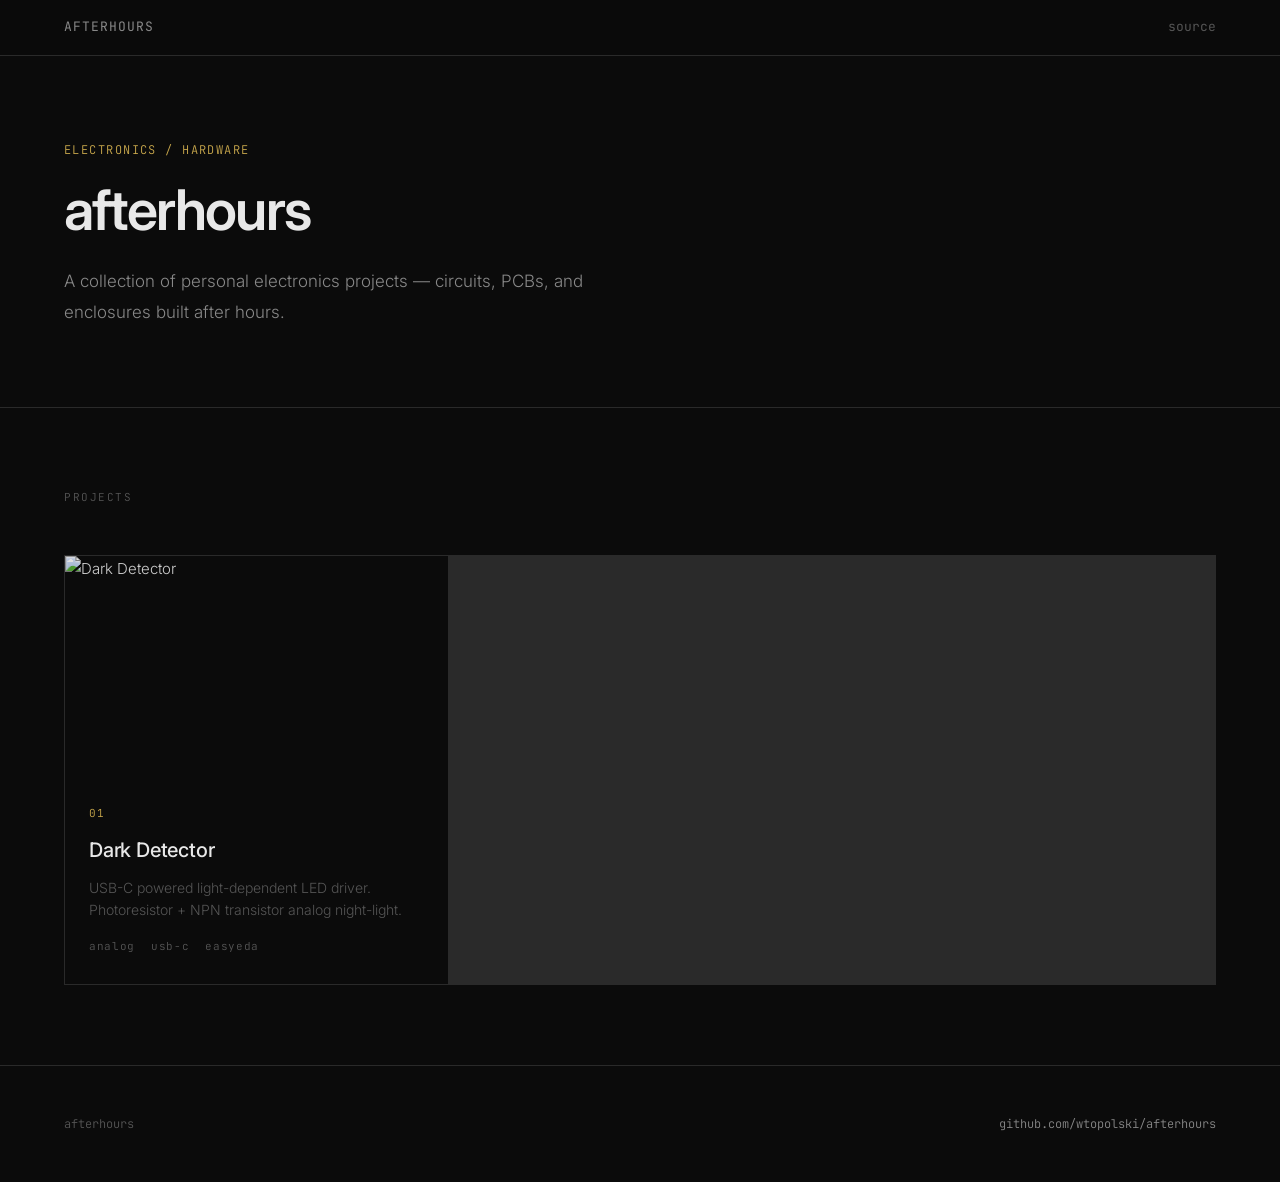
==== docs/index.html @ 1f1b2673 "Add README and documentation for Dark Detector project" ====
<!DOCTYPE html>
<html lang="en">
<head>
  <meta charset="UTF-8">
  <meta name="viewport" content="width=device-width, initial-scale=1.0">
  <title>afterhours</title>
  <link rel="stylesheet" href="style.css">
</head>
<body>

  <nav>
    <div class="brand"><a href="./">afterhours</a></div>
    <ul>
      <li><a href="https://github.com/wtopolski/afterhours">source</a></li>
    </ul>
  </nav>

  <header class="hero">
    <div class="tag">electronics / hardware</div>
    <h1>afterhours</h1>
    <p>A collection of personal electronics projects &mdash; circuits, PCBs, and enclosures built after hours.</p>
  </header>

  <section id="projects">
    <div class="section-label">Projects</div>

    <div class="project-grid">

      <!-- PROJECT 01 -->
      <div class="project-card">
        <a href="01_dark_detector/">
          <img class="thumb" src="https://raw.githubusercontent.com/wtopolski/afterhours/main/01_dark_detector/PXL_20260122_115250926.jpg" alt="Dark Detector">
          <div class="info">
            <div class="number">01</div>
            <h3>Dark Detector</h3>
            <div class="desc">USB-C powered light-dependent LED driver. Photoresistor + NPN transistor analog night-light.</div>
            <div class="meta">
              <span>analog</span>
              <span>usb-c</span>
              <span>easyeda</span>
            </div>
          </div>
        </a>
      </div>

      <!--
        To add a new project, copy the block above and update:
        - href to the project subdirectory (e.g. "02_project_name/")
        - image src to a representative photo
        - number, title, description, and meta tags

        Then create docs/<project>/index.html using the project page template.
      -->

    </div>
  </section>

  <footer>
    <span>afterhours</span>
    <a href="https://github.com/wtopolski/afterhours">github.com/wtopolski/afterhours</a>
  </footer>

</body>
</html>
---- docs/style.css ----
/* ========================================
   afterhours — shared styles
   Font: Inter (Rasmus Andersson, SE)
   ======================================== */

@import url('https://fonts.googleapis.com/css2?family=Inter:wght@300;400;500;600&family=JetBrains+Mono:wght@300;400;500&display=swap');

*, *::before, *::after {
  margin: 0;
  padding: 0;
  box-sizing: border-box;
}

:root {
  --bg: #0b0b0b;
  --bg-elevated: #141414;
  --bg-card: #1a1a1a;
  --border: #2a2a2a;
  --text: #e8e8e8;
  --text-muted: #888;
  --text-dim: #555;
  --accent: #c9a84c;
  --accent-dim: rgba(201, 168, 76, 0.15);
  --mono: 'JetBrains Mono', monospace;
  --sans: 'Inter', -apple-system, sans-serif;
}

html {
  scroll-behavior: smooth;
}

body {
  font-family: var(--sans);
  background: var(--bg);
  color: var(--text);
  font-size: 15px;
  line-height: 1.7;
  font-weight: 300;
  -webkit-font-smoothing: antialiased;
}

a {
  color: var(--text-muted);
  text-decoration: none;
  transition: color 0.2s;
}

a:hover {
  color: var(--text);
}

/* ---- NAV ---- */

nav {
  position: fixed;
  top: 0;
  left: 0;
  right: 0;
  z-index: 100;
  padding: 0 clamp(24px, 5vw, 80px);
  height: 56px;
  display: flex;
  align-items: center;
  justify-content: space-between;
  background: rgba(11, 11, 11, 0.85);
  backdrop-filter: blur(12px);
  border-bottom: 1px solid var(--border);
  font-family: var(--mono);
  font-size: 13px;
}

nav .brand {
  color: var(--text-muted);
  letter-spacing: 0.08em;
  text-transform: uppercase;
  font-weight: 400;
}

nav .brand a {
  color: inherit;
}

nav .brand span {
  color: var(--accent);
}

nav ul {
  list-style: none;
  display: flex;
  gap: 28px;
}

nav a {
  color: var(--text-dim);
  font-weight: 400;
}

/* ---- HERO ---- */

.hero {
  padding: 140px clamp(24px, 5vw, 80px) 80px;
  max-width: 900px;
}

.hero .tag {
  font-family: var(--mono);
  font-size: 12px;
  color: var(--accent);
  letter-spacing: 0.12em;
  text-transform: uppercase;
  margin-bottom: 20px;
}

.hero h1 {
  font-size: clamp(36px, 5vw, 56px);
  font-weight: 600;
  line-height: 1.1;
  letter-spacing: -0.03em;
  margin-bottom: 24px;
}

.hero p {
  font-size: 17px;
  color: var(--text-muted);
  max-width: 540px;
  line-height: 1.8;
}

/* ---- SECTIONS ---- */

section {
  padding: 80px clamp(24px, 5vw, 80px);
  border-top: 1px solid var(--border);
}

.section-label {
  font-family: var(--mono);
  font-size: 11px;
  color: var(--text-dim);
  letter-spacing: 0.14em;
  text-transform: uppercase;
  margin-bottom: 40px;
}

h2 {
  font-size: 28px;
  font-weight: 500;
  letter-spacing: -0.02em;
  margin-bottom: 16px;
}

section p {
  color: var(--text-muted);
  max-width: 640px;
  margin-bottom: 16px;
}

/* ---- SPECS GRID ---- */

.specs {
  display: grid;
  grid-template-columns: repeat(auto-fit, minmax(200px, 1fr));
  gap: 1px;
  background: var(--border);
  border: 1px solid var(--border);
  margin-top: 40px;
}

.spec {
  background: var(--bg);
  padding: 28px 24px;
}

.spec .label {
  font-family: var(--mono);
  font-size: 11px;
  color: var(--text-dim);
  letter-spacing: 0.1em;
  text-transform: uppercase;
  margin-bottom: 8px;
}

.spec .value {
  font-size: 20px;
  font-weight: 500;
  letter-spacing: -0.01em;
}

.spec .unit {
  font-size: 14px;
  font-weight: 300;
  color: var(--text-muted);
  margin-left: 2px;
}

/* ---- BOM TABLE ---- */

.bom-table {
  width: 100%;
  border-collapse: collapse;
  margin-top: 32px;
  font-size: 14px;
}

.bom-table th {
  font-family: var(--mono);
  font-size: 11px;
  color: var(--text-dim);
  letter-spacing: 0.1em;
  text-transform: uppercase;
  text-align: left;
  padding: 12px 16px;
  border-bottom: 1px solid var(--border);
  font-weight: 400;
}

.bom-table td {
  padding: 14px 16px;
  border-bottom: 1px solid var(--border);
  color: var(--text-muted);
}

.bom-table td:first-child {
  color: var(--text);
  font-weight: 400;
  font-family: var(--mono);
  font-size: 13px;
}

.bom-table tr:hover td {
  background: var(--bg-elevated);
}

/* ---- FORMULA ---- */

.formula-block {
  background: var(--bg-elevated);
  border: 1px solid var(--border);
  border-left: 3px solid var(--accent);
  padding: 24px 28px;
  margin: 24px 0;
  font-family: var(--mono);
  font-size: 14px;
  line-height: 2;
  color: var(--text-muted);
  max-width: 520px;
}

.formula-block .result {
  color: var(--accent);
  font-weight: 500;
}

/* ---- OPERATION CARDS ---- */

.operation-grid {
  display: grid;
  grid-template-columns: 1fr 1fr;
  gap: 1px;
  background: var(--border);
  border: 1px solid var(--border);
  margin-top: 32px;
  max-width: 700px;
}

.op-card {
  background: var(--bg);
  padding: 32px 28px;
}

.op-card h3 {
  font-size: 16px;
  font-weight: 500;
  margin-bottom: 12px;
  display: flex;
  align-items: center;
  gap: 10px;
}

.op-card .indicator {
  width: 8px;
  height: 8px;
  border-radius: 50%;
}

.op-card .indicator.on {
  background: var(--accent);
  box-shadow: 0 0 8px var(--accent);
}

.op-card .indicator.off {
  background: var(--text-dim);
}

.op-card p {
  font-size: 13px;
  color: var(--text-dim);
  line-height: 1.7;
}

.op-card .state {
  font-family: var(--mono);
  font-size: 12px;
  color: var(--text-muted);
  margin-top: 12px;
  letter-spacing: 0.04em;
}

/* ---- IMAGES / GALLERY ---- */

.gallery {
  display: grid;
  grid-template-columns: repeat(auto-fit, minmax(300px, 1fr));
  gap: 2px;
  margin-top: 40px;
}

.gallery img {
  width: 100%;
  height: 320px;
  object-fit: cover;
  display: block;
  filter: brightness(0.92);
  transition: filter 0.3s;
}

.gallery img:hover {
  filter: brightness(1);
}

.gallery.renders {
  grid-template-columns: repeat(auto-fit, minmax(280px, 1fr));
}

.gallery.renders img {
  height: 280px;
  object-fit: contain;
  background: var(--bg-elevated);
  padding: 16px;
}

.schematic-img {
  margin-top: 32px;
  max-width: 480px;
}

.schematic-img img {
  width: 100%;
  background: #f5f5f0;
  padding: 20px;
  display: block;
}

/* ---- PROJECT CARDS (landing page) ---- */

.project-grid {
  display: grid;
  grid-template-columns: repeat(auto-fill, minmax(340px, 1fr));
  gap: 1px;
  background: var(--border);
  border: 1px solid var(--border);
  margin-top: 48px;
}

.project-card {
  background: var(--bg);
  display: flex;
  flex-direction: column;
  transition: background 0.2s;
}

.project-card:hover {
  background: var(--bg-elevated);
}

.project-card a {
  display: flex;
  flex-direction: column;
  height: 100%;
  text-decoration: none;
  color: inherit;
}

.project-card .thumb {
  width: 100%;
  height: 220px;
  object-fit: cover;
  display: block;
  filter: brightness(0.88);
  transition: filter 0.3s;
}

.project-card:hover .thumb {
  filter: brightness(1);
}

.project-card .info {
  padding: 28px 24px;
  flex: 1;
  display: flex;
  flex-direction: column;
}

.project-card .number {
  font-family: var(--mono);
  font-size: 11px;
  color: var(--accent);
  letter-spacing: 0.12em;
  text-transform: uppercase;
  margin-bottom: 10px;
}

.project-card h3 {
  font-size: 20px;
  font-weight: 500;
  letter-spacing: -0.01em;
  margin-bottom: 10px;
  color: var(--text);
}

.project-card .desc {
  font-size: 14px;
  color: var(--text-dim);
  line-height: 1.6;
  flex: 1;
}

.project-card .meta {
  margin-top: 16px;
  font-family: var(--mono);
  font-size: 11px;
  color: var(--text-dim);
  letter-spacing: 0.06em;
  display: flex;
  gap: 16px;
}

/* ---- FOOTER ---- */

footer {
  padding: 48px clamp(24px, 5vw, 80px);
  border-top: 1px solid var(--border);
  display: flex;
  justify-content: space-between;
  align-items: center;
  font-family: var(--mono);
  font-size: 12px;
  color: var(--text-dim);
}

/* ---- RESPONSIVE ---- */

@media (max-width: 640px) {
  .operation-grid {
    grid-template-columns: 1fr;
  }

  .gallery img {
    height: 240px;
  }

  .project-grid {
    grid-template-columns: 1fr;
  }

  nav ul {
    gap: 16px;
  }
}
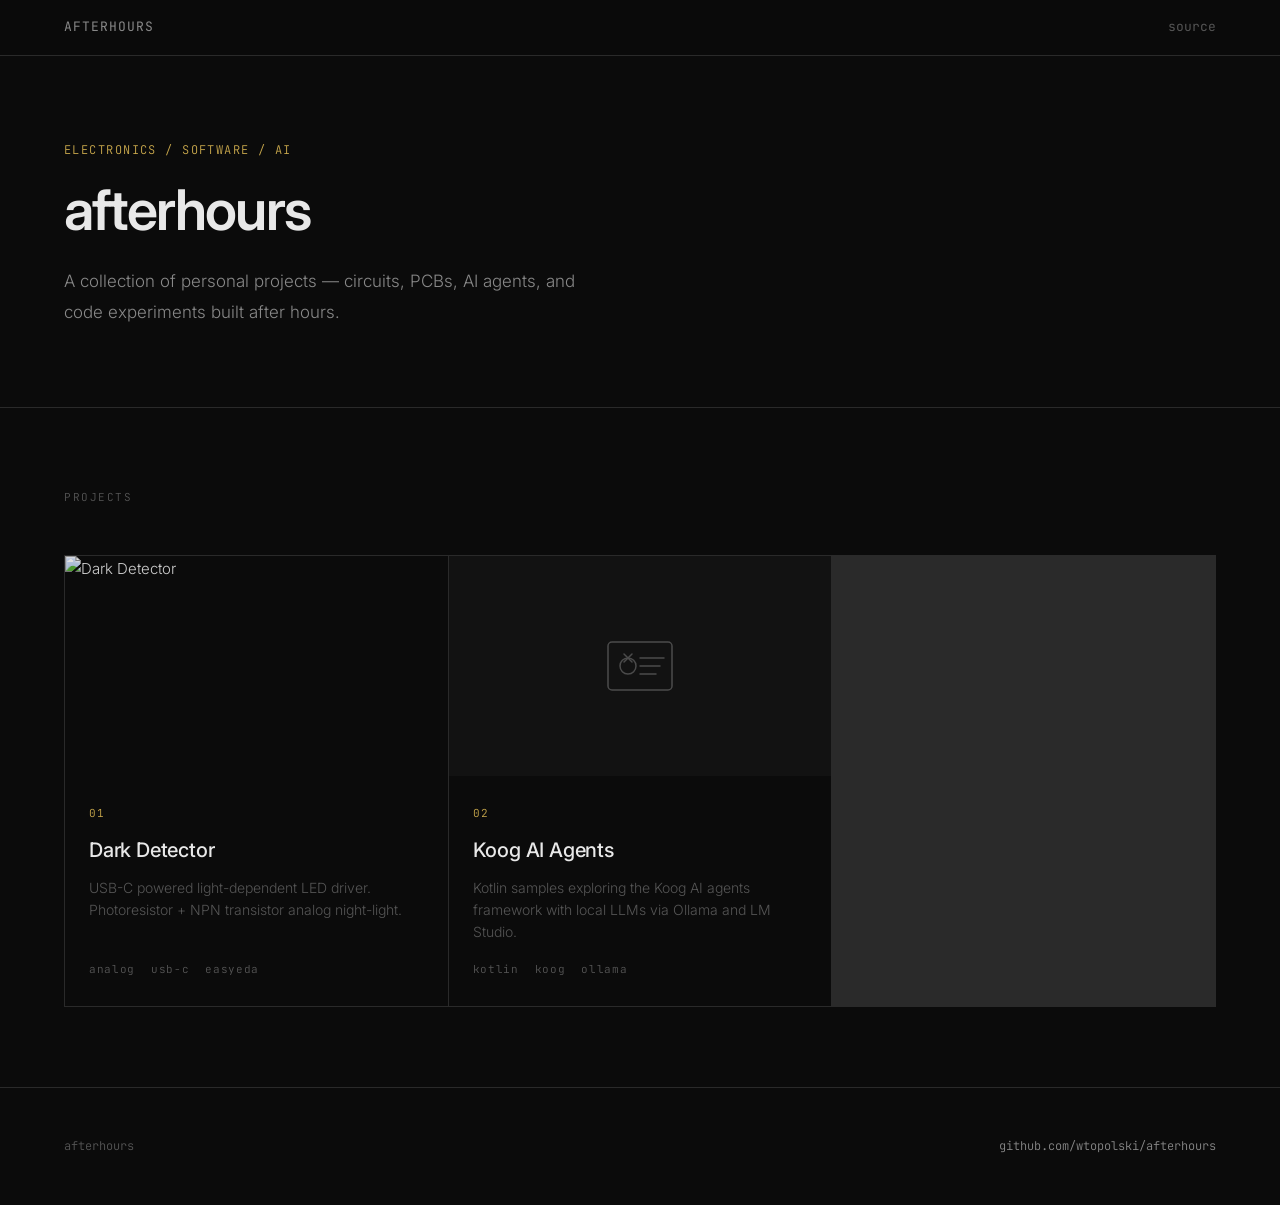
==== commit 1855f572: "Add Koog AI Agents project and update GitHub Pages site Add 02_koog — Kotlin samples exploring the K" ====
--- a/docs/index.html
+++ b/docs/index.html
@@ -16,9 +16,9 @@
   </nav>
 
   <header class="hero">
-    <div class="tag">electronics / hardware</div>
+    <div class="tag">electronics / software / ai</div>
     <h1>afterhours</h1>
-    <p>A collection of personal electronics projects &mdash; circuits, PCBs, and enclosures built after hours.</p>
+    <p>A collection of personal projects &mdash; circuits, PCBs, AI agents, and code experiments built after hours.</p>
   </header>
 
   <section id="projects">
@@ -43,11 +43,34 @@
         </a>
       </div>
 
+      <!-- PROJECT 02 -->
+      <div class="project-card">
+        <a href="02_koog/">
+          <div class="thumb thumb-placeholder">
+            <svg viewBox="0 0 80 80" fill="none" xmlns="http://www.w3.org/2000/svg" width="80" height="80">
+              <rect x="8" y="16" width="64" height="48" rx="4" stroke="currentColor" stroke-width="1.5"/>
+              <circle cx="28" cy="40" r="8" stroke="currentColor" stroke-width="1.5"/>
+              <path d="M40 32h24M40 40h20M40 48h16" stroke="currentColor" stroke-width="1.5" stroke-linecap="round"/>
+              <path d="M24 28l8 8m0-8l-8 8" stroke="currentColor" stroke-width="1.5" stroke-linecap="round"/>
+            </svg>
+          </div>
+          <div class="info">
+            <div class="number">02</div>
+            <h3>Koog AI Agents</h3>
+            <div class="desc">Kotlin samples exploring the Koog AI agents framework with local LLMs via Ollama and LM Studio.</div>
+            <div class="meta">
+              <span>kotlin</span>
+              <span>koog</span>
+              <span>ollama</span>
+            </div>
+          </div>
+        </a>
+      </div>
+
       <!--
-        To add a new project, copy the block above and update:
-        - href to the project subdirectory (e.g. "02_project_name/")
-        - image src to a representative photo
-        - number, title, description, and meta tags
+        To add a new project, copy a card block above and update:
+        - href, number, title, description, and meta tags
+        - Use <img class="thumb"> for image or <div class="thumb thumb-placeholder"> for SVG icon
 
         Then create docs/<project>/index.html using the project page template.
       -->
--- a/docs/style.css
+++ b/docs/style.css
@@ -390,6 +390,20 @@
   transition: filter 0.3s;
 }
 
+.project-card .thumb.thumb-placeholder {
+  display: flex;
+  align-items: center;
+  justify-content: center;
+  background: var(--bg-elevated);
+  color: var(--text-dim);
+  transition: color 0.3s, background 0.3s;
+}
+
+.project-card:hover .thumb.thumb-placeholder {
+  color: var(--accent);
+  background: var(--bg-card);
+}
+
 .project-card:hover .thumb {
   filter: brightness(1);
 }
@@ -435,6 +449,105 @@
   gap: 16px;
 }
 
+/* ---- CODE BLOCK ---- */
+
+pre {
+  background: var(--bg-elevated);
+  border: 1px solid var(--border);
+  padding: 20px 24px;
+  font-family: var(--mono);
+  font-size: 13px;
+  line-height: 1.7;
+  color: var(--text-muted);
+  overflow-x: auto;
+  margin: 24px 0;
+  max-width: 700px;
+}
+
+pre .keyword {
+  color: var(--accent);
+}
+
+pre .comment {
+  color: var(--text-dim);
+  font-style: italic;
+}
+
+pre .string {
+  color: #8abeb7;
+}
+
+/* ---- SAMPLE CARDS ---- */
+
+.sample-grid {
+  display: grid;
+  grid-template-columns: repeat(auto-fill, minmax(300px, 1fr));
+  gap: 1px;
+  background: var(--border);
+  border: 1px solid var(--border);
+  margin-top: 32px;
+}
+
+.sample-card {
+  background: var(--bg);
+  padding: 28px 24px;
+}
+
+.sample-card h3 {
+  font-family: var(--mono);
+  font-size: 14px;
+  font-weight: 500;
+  margin-bottom: 8px;
+  color: var(--text);
+}
+
+.sample-card p {
+  font-size: 13px;
+  color: var(--text-dim);
+  line-height: 1.6;
+  margin-bottom: 12px;
+}
+
+.sample-card .concepts {
+  font-family: var(--mono);
+  font-size: 11px;
+  color: var(--text-dim);
+  letter-spacing: 0.04em;
+  display: flex;
+  flex-wrap: wrap;
+  gap: 8px;
+}
+
+.sample-card .concepts span {
+  background: var(--bg-elevated);
+  padding: 2px 8px;
+  border: 1px solid var(--border);
+}
+
+/* ---- ARCHITECTURE LIST ---- */
+
+.arch-list {
+  list-style: none;
+  margin-top: 24px;
+  max-width: 640px;
+}
+
+.arch-list li {
+  padding: 14px 0;
+  border-bottom: 1px solid var(--border);
+  color: var(--text-muted);
+  font-size: 14px;
+  line-height: 1.6;
+}
+
+.arch-list li code {
+  font-family: var(--mono);
+  font-size: 13px;
+  color: var(--text);
+  background: var(--bg-elevated);
+  padding: 1px 6px;
+}
+
 /* ---- FOOTER ---- */
 
 footer {
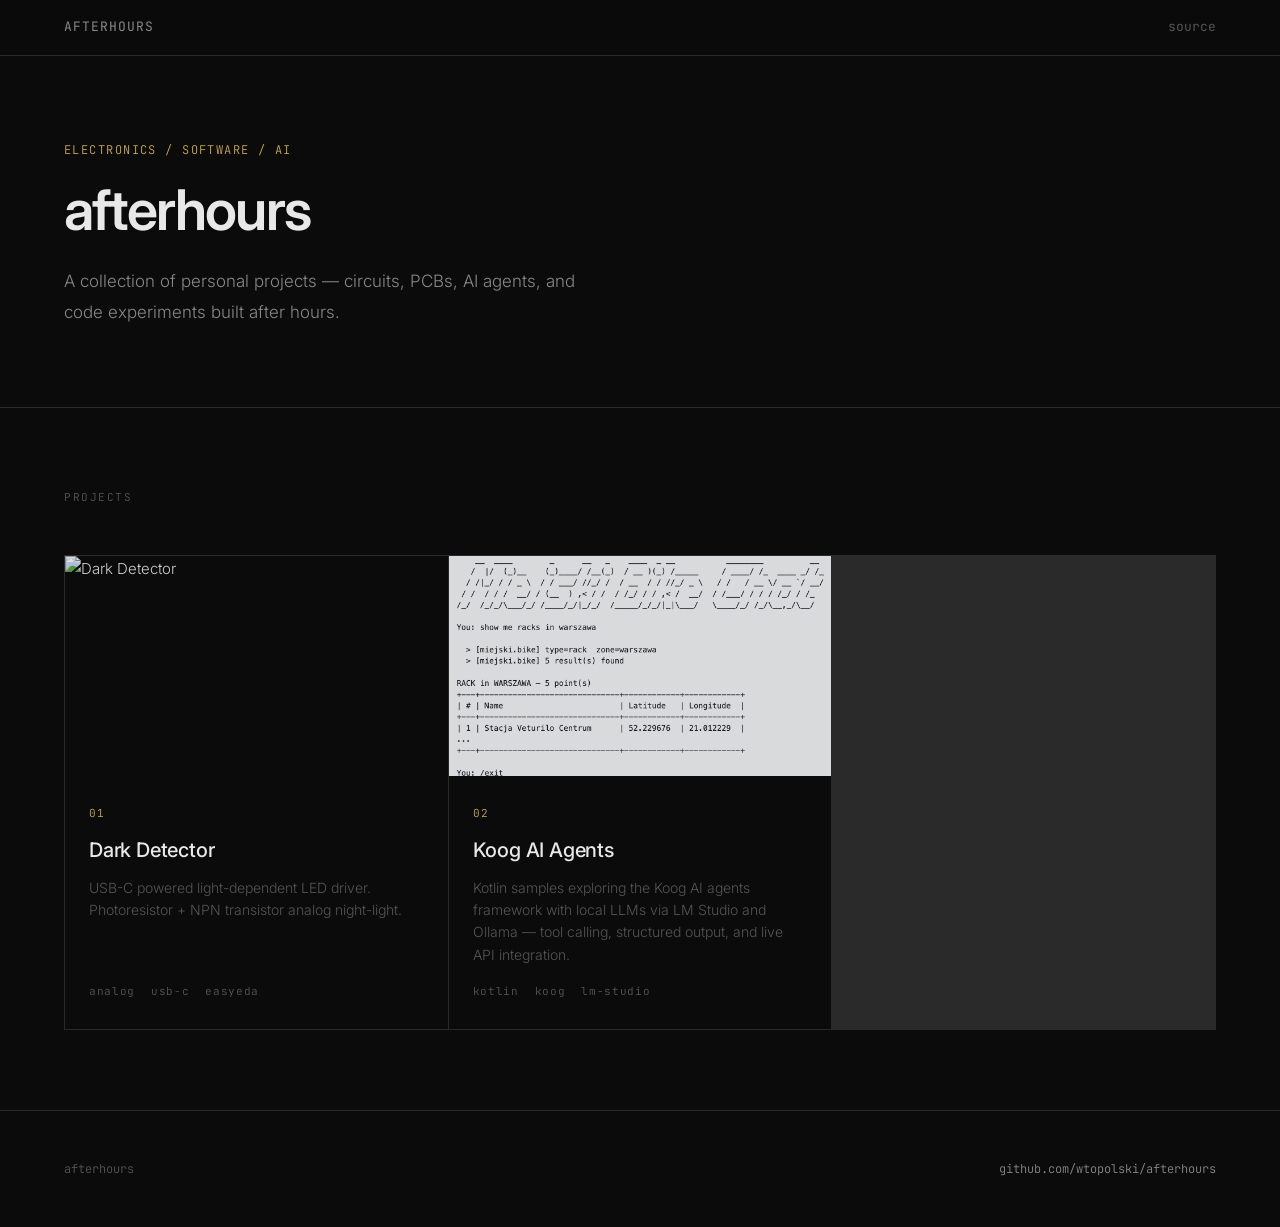
==== commit 585d6504: "update page" ====
--- a/docs/index.html
+++ b/docs/index.html
@@ -46,22 +46,15 @@
       <!-- PROJECT 02 -->
       <div class="project-card">
         <a href="02_koog/">
-          <div class="thumb thumb-placeholder">
-            <svg viewBox="0 0 80 80" fill="none" xmlns="http://www.w3.org/2000/svg" width="80" height="80">
-              <rect x="8" y="16" width="64" height="48" rx="4" stroke="currentColor" stroke-width="1.5"/>
-              <circle cx="28" cy="40" r="8" stroke="currentColor" stroke-width="1.5"/>
-              <path d="M40 32h24M40 40h20M40 48h16" stroke="currentColor" stroke-width="1.5" stroke-linecap="round"/>
-              <path d="M24 28l8 8m0-8l-8 8" stroke="currentColor" stroke-width="1.5" stroke-linecap="round"/>
-            </svg>
-          </div>
+          <img class="thumb" src="02_koog/logo.png" alt="Koog AI Agents">
           <div class="info">
             <div class="number">02</div>
             <h3>Koog AI Agents</h3>
-            <div class="desc">Kotlin samples exploring the Koog AI agents framework with local LLMs via Ollama and LM Studio.</div>
+            <div class="desc">Kotlin samples exploring the Koog AI agents framework with local LLMs via LM Studio and Ollama &mdash; tool calling, structured output, and live API integration.</div>
             <div class="meta">
               <span>kotlin</span>
               <span>koog</span>
-              <span>ollama</span>
+              <span>lm-studio</span>
             </div>
           </div>
         </a>
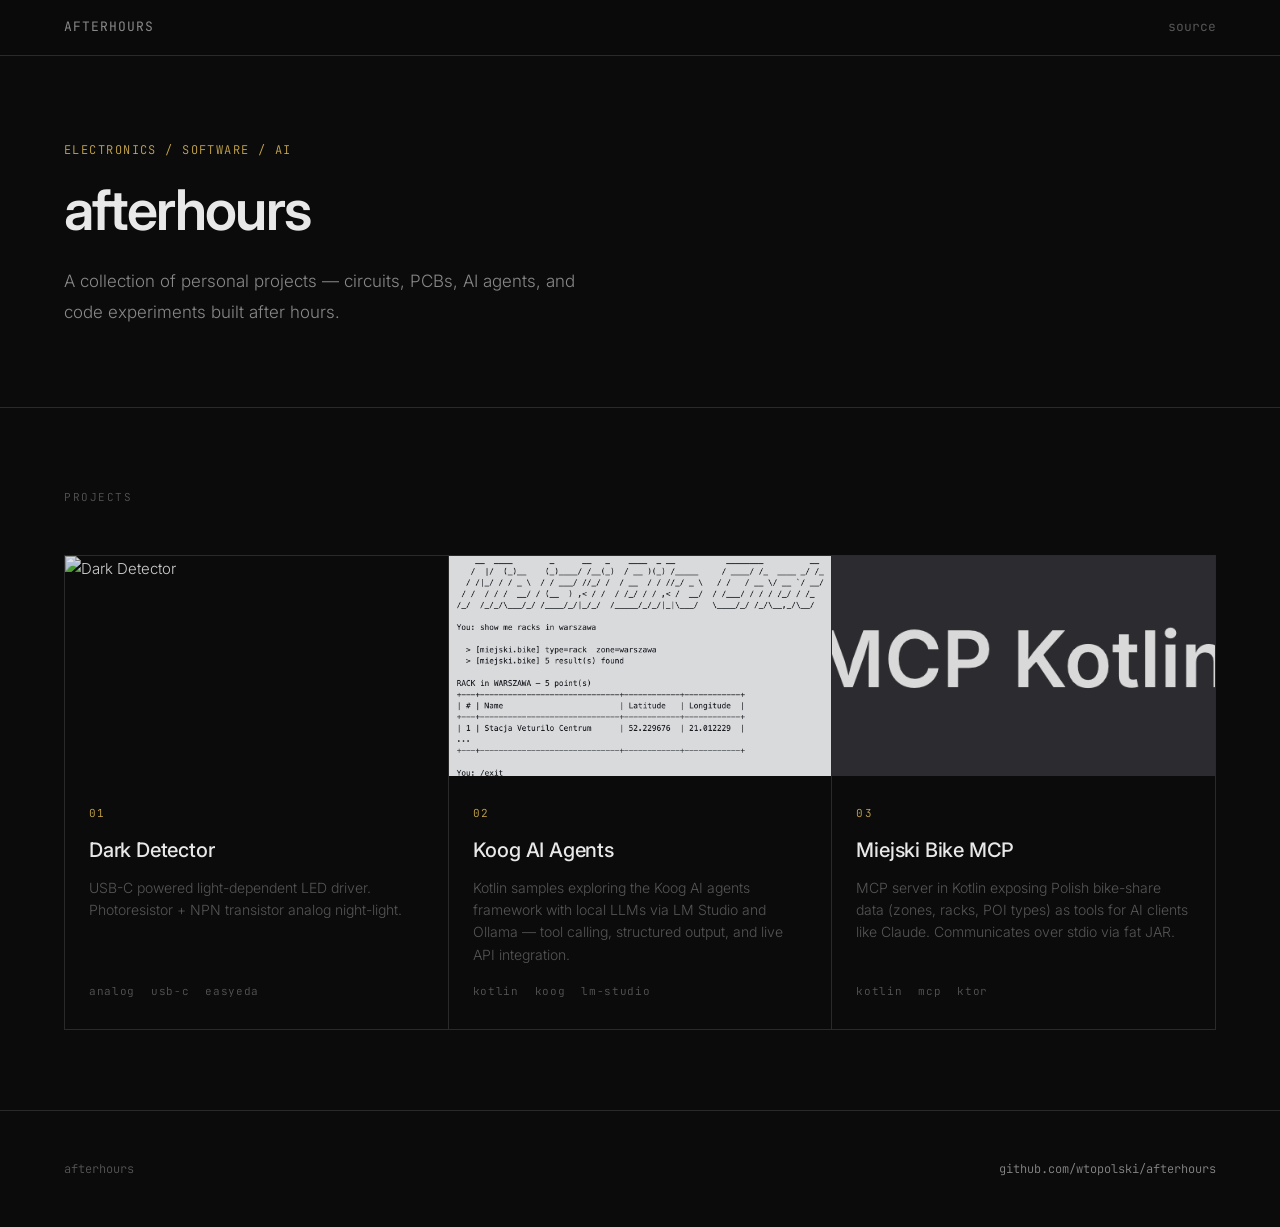
==== commit 0330c88c: "Add project 03 — Miejski Bike MCP server page" ====
--- a/docs/index.html
+++ b/docs/index.html
@@ -60,13 +60,22 @@
         </a>
       </div>
 
-      <!--
-        To add a new project, copy a card block above and update:
-        - href, number, title, description, and meta tags
-        - Use <img class="thumb"> for image or <div class="thumb thumb-placeholder"> for SVG icon
-
-        Then create docs/<project>/index.html using the project page template.
-      -->
+      <!-- PROJECT 03 -->
+      <div class="project-card">
+        <a href="03_kotlin_mcp/">
+          <img class="thumb" src="03_kotlin_mcp/logo.png" alt="Miejski Bike MCP Server">
+          <div class="info">
+            <div class="number">03</div>
+            <h3>Miejski Bike MCP</h3>
+            <div class="desc">MCP server in Kotlin exposing Polish bike-share data (zones, racks, POI types) as tools for AI clients like Claude. Communicates over stdio via fat JAR.</div>
+            <div class="meta">
+              <span>kotlin</span>
+              <span>mcp</span>
+              <span>ktor</span>
+            </div>
+          </div>
+        </a>
+      </div>
 
     </div>
   </section>
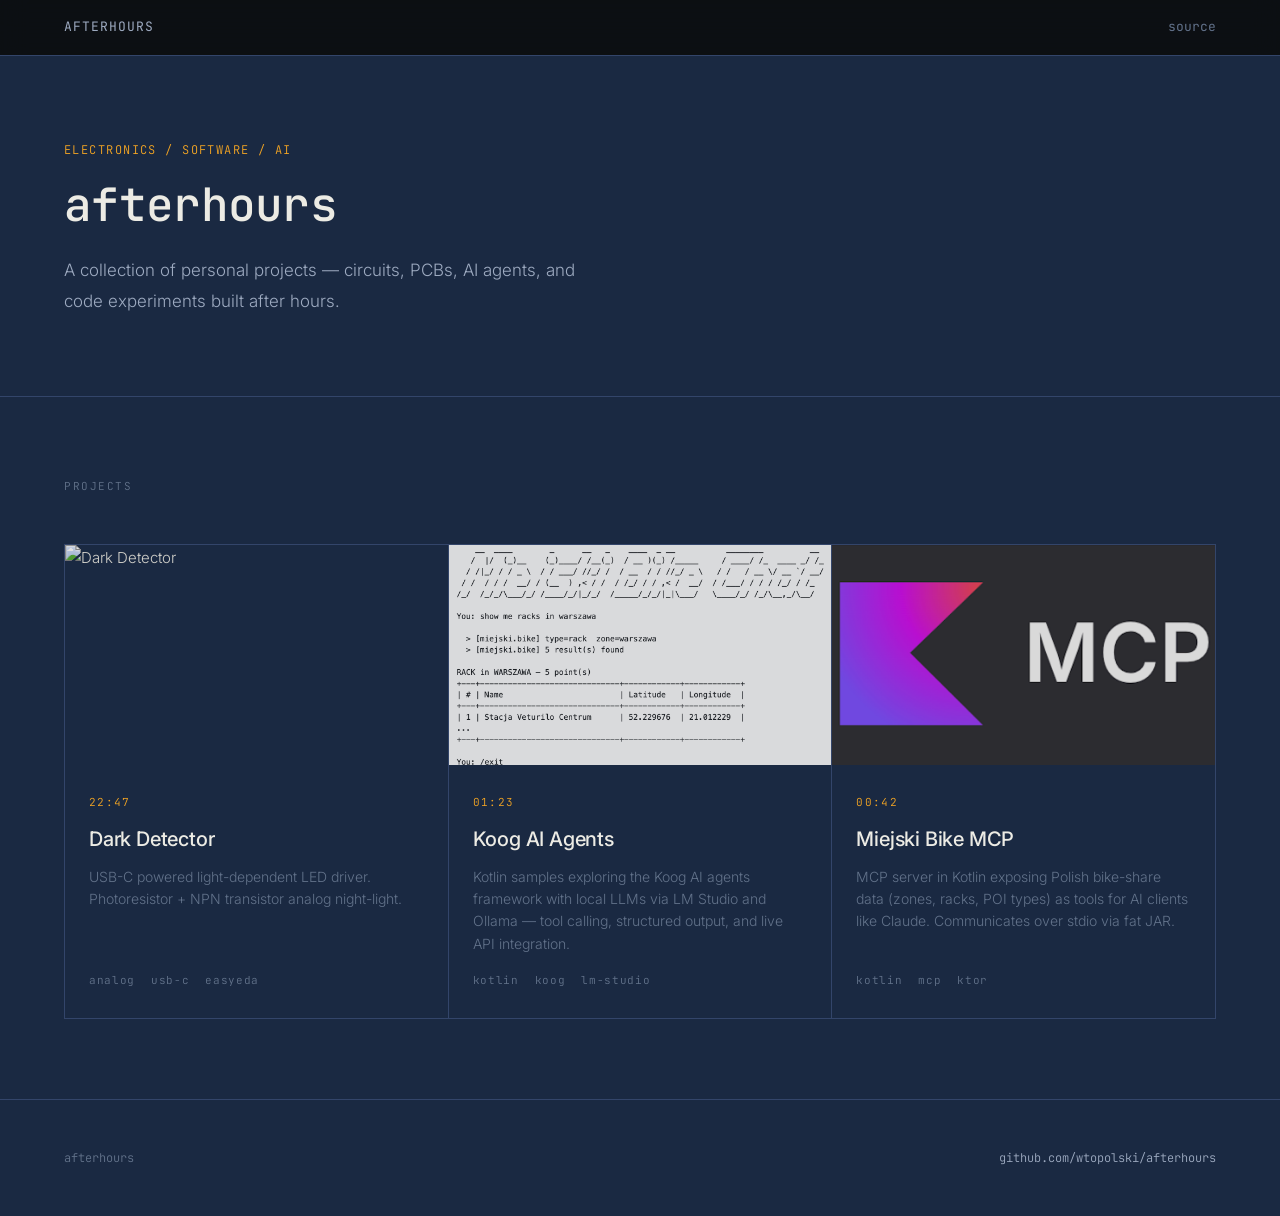
==== commit bccafeaa: "Redesign site with workbench-log direction; reorganize project 01 photos - Add opt-in body.workbench" ====
--- a/docs/index.html
+++ b/docs/index.html
@@ -6,7 +6,7 @@
   <title>afterhours</title>
   <link rel="stylesheet" href="style.css">
 </head>
-<body>
+<body class="workbench">
 
   <nav>
     <div class="brand"><a href="./">afterhours</a></div>
@@ -29,9 +29,9 @@
       <!-- PROJECT 01 -->
       <div class="project-card">
         <a href="01_dark_detector/">
-          <img class="thumb" src="https://raw.githubusercontent.com/wtopolski/afterhours/main/01_dark_detector/PXL_20260122_115250926.jpg" alt="Dark Detector">
+          <img class="thumb" src="https://raw.githubusercontent.com/wtopolski/afterhours/main/01_dark_detector/photos/pcb-hero.jpg" alt="Dark Detector">
           <div class="info">
-            <div class="number">01</div>
+            <div class="number">22:47</div>
             <h3>Dark Detector</h3>
             <div class="desc">USB-C powered light-dependent LED driver. Photoresistor + NPN transistor analog night-light.</div>
             <div class="meta">
@@ -48,7 +48,7 @@
         <a href="02_koog/">
           <img class="thumb" src="02_koog/logo.png" alt="Koog AI Agents">
           <div class="info">
-            <div class="number">02</div>
+            <div class="number">01:23</div>
             <h3>Koog AI Agents</h3>
             <div class="desc">Kotlin samples exploring the Koog AI agents framework with local LLMs via LM Studio and Ollama &mdash; tool calling, structured output, and live API integration.</div>
             <div class="meta">
@@ -65,7 +65,7 @@
         <a href="03_kotlin_mcp/">
           <img class="thumb" src="03_kotlin_mcp/logo.png" alt="Miejski Bike MCP Server">
           <div class="info">
-            <div class="number">03</div>
+            <div class="number">00:42</div>
             <h3>Miejski Bike MCP</h3>
             <div class="desc">MCP server in Kotlin exposing Polish bike-share data (zones, racks, POI types) as tools for AI clients like Claude. Communicates over stdio via fat JAR.</div>
             <div class="meta">
--- a/docs/style.css
+++ b/docs/style.css
@@ -561,6 +561,67 @@
   color: var(--text-dim);
 }
 
+/* ========================================
+   WORKBENCH LOG VARIANT
+   Opt-in via <body class="workbench"> on project subpages.
+   Palette: ink / paper / filament / phosphor.
+   Signature: HH:MM timestamps replace 01/02/03 markers.
+   ======================================== */
+
+body.workbench {
+  --bg: #1a2942;
+  --bg-elevated: #223351;
+  --bg-card: #223351;
+  --border: #33456a;
+  --text: #ecebe4;
+  --text-muted: #9daac0;
+  --text-dim: #62728a;
+  --accent: #f5a623;
+  --accent-dim: rgba(245, 166, 35, 0.14);
+  --phosphor: #7fb069;
+}
+
+body.workbench .hero h1 {
+  font-family: var(--mono);
+  font-weight: 500;
+  letter-spacing: -0.015em;
+  font-size: clamp(30px, 4.4vw, 46px);
+}
+
+body.workbench .hero .tag {
+  color: var(--accent);
+}
+
+body.workbench .log-line {
+  font-family: var(--mono);
+  font-size: 12px;
+  color: var(--text-dim);
+  letter-spacing: 0.04em;
+  margin-top: 28px;
+  padding-top: 20px;
+  border-top: 1px solid var(--border);
+  max-width: 540px;
+  line-height: 1.9;
+}
+
+body.workbench .log-line .dot {
+  color: var(--border);
+  margin: 0 10px;
+}
+
+body.workbench .op-card .indicator.on {
+  background: var(--phosphor);
+  box-shadow: 0 0 8px var(--phosphor);
+}
+
+body.workbench .formula-block {
+  border-left-color: var(--phosphor);
+}
+
+body.workbench .formula-block .result {
+  color: var(--phosphor);
+}
+
 /* ---- RESPONSIVE ---- */
 
 @media (max-width: 640px) {
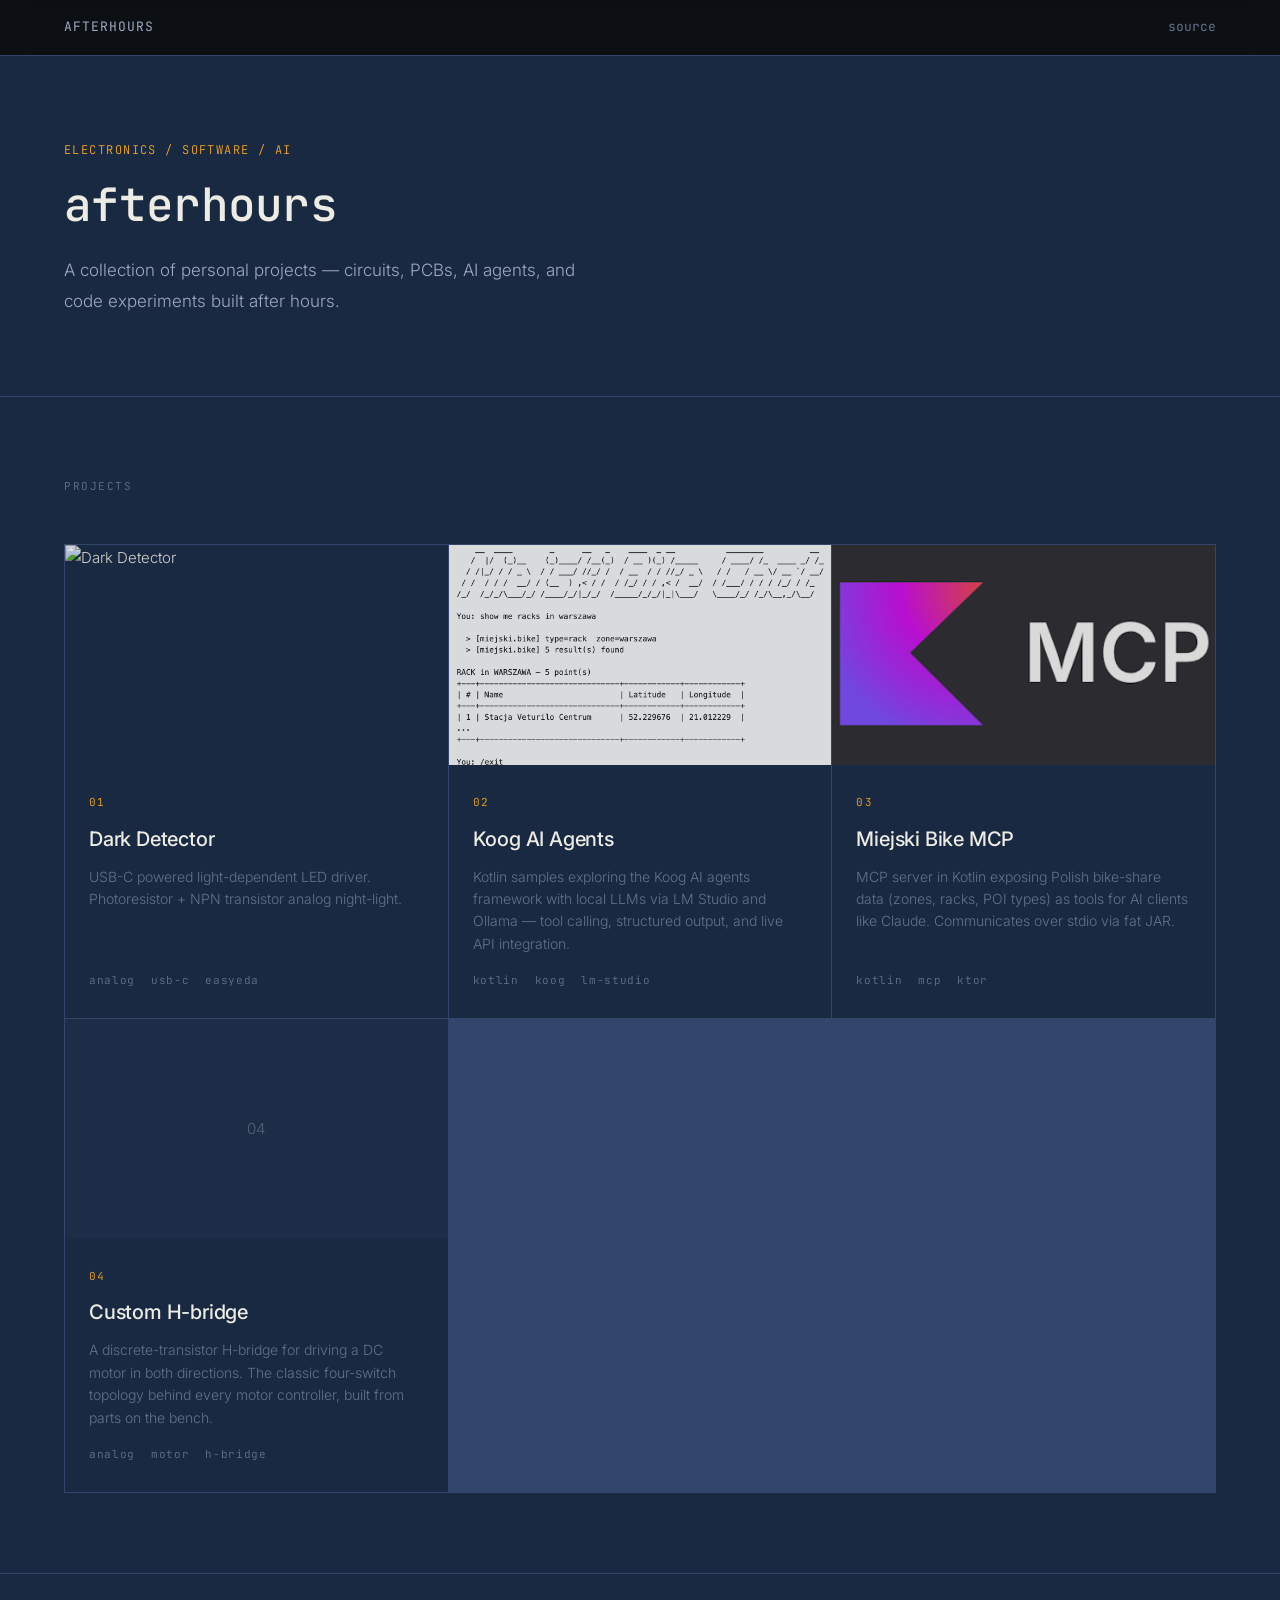
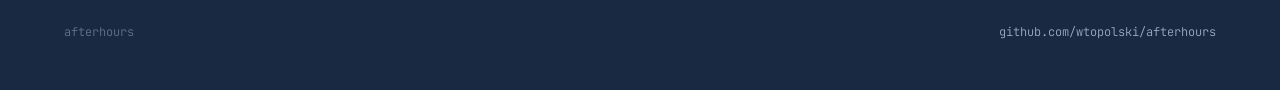
==== commit 51d9a578: "Add project 04 — Custom H-bridge; revert timestamp markers to project numbers - Scaffold docs/04_cus" ====
--- a/docs/index.html
+++ b/docs/index.html
@@ -31,7 +31,7 @@
         <a href="01_dark_detector/">
           <img class="thumb" src="https://raw.githubusercontent.com/wtopolski/afterhours/main/01_dark_detector/photos/pcb-hero.jpg" alt="Dark Detector">
           <div class="info">
-            <div class="number">22:47</div>
+            <div class="number">01</div>
             <h3>Dark Detector</h3>
             <div class="desc">USB-C powered light-dependent LED driver. Photoresistor + NPN transistor analog night-light.</div>
             <div class="meta">
@@ -48,7 +48,7 @@
         <a href="02_koog/">
           <img class="thumb" src="02_koog/logo.png" alt="Koog AI Agents">
           <div class="info">
-            <div class="number">01:23</div>
+            <div class="number">02</div>
             <h3>Koog AI Agents</h3>
             <div class="desc">Kotlin samples exploring the Koog AI agents framework with local LLMs via LM Studio and Ollama &mdash; tool calling, structured output, and live API integration.</div>
             <div class="meta">
@@ -65,13 +65,30 @@
         <a href="03_kotlin_mcp/">
           <img class="thumb" src="03_kotlin_mcp/logo.png" alt="Miejski Bike MCP Server">
           <div class="info">
-            <div class="number">00:42</div>
+            <div class="number">03</div>
             <h3>Miejski Bike MCP</h3>
             <div class="desc">MCP server in Kotlin exposing Polish bike-share data (zones, racks, POI types) as tools for AI clients like Claude. Communicates over stdio via fat JAR.</div>
             <div class="meta">
               <span>kotlin</span>
               <span>mcp</span>
               <span>ktor</span>
+            </div>
+          </div>
+        </a>
+      </div>
+
+      <!-- PROJECT 04 -->
+      <div class="project-card">
+        <a href="04_custom_h_bridge/">
+          <div class="thumb thumb-placeholder">04</div>
+          <div class="info">
+            <div class="number">04</div>
+            <h3>Custom H-bridge</h3>
+            <div class="desc">A discrete-transistor H-bridge for driving a DC motor in both directions. The classic four-switch topology behind every motor controller, built from parts on the bench.</div>
+            <div class="meta">
+              <span>analog</span>
+              <span>motor</span>
+              <span>h-bridge</span>
             </div>
           </div>
         </a>
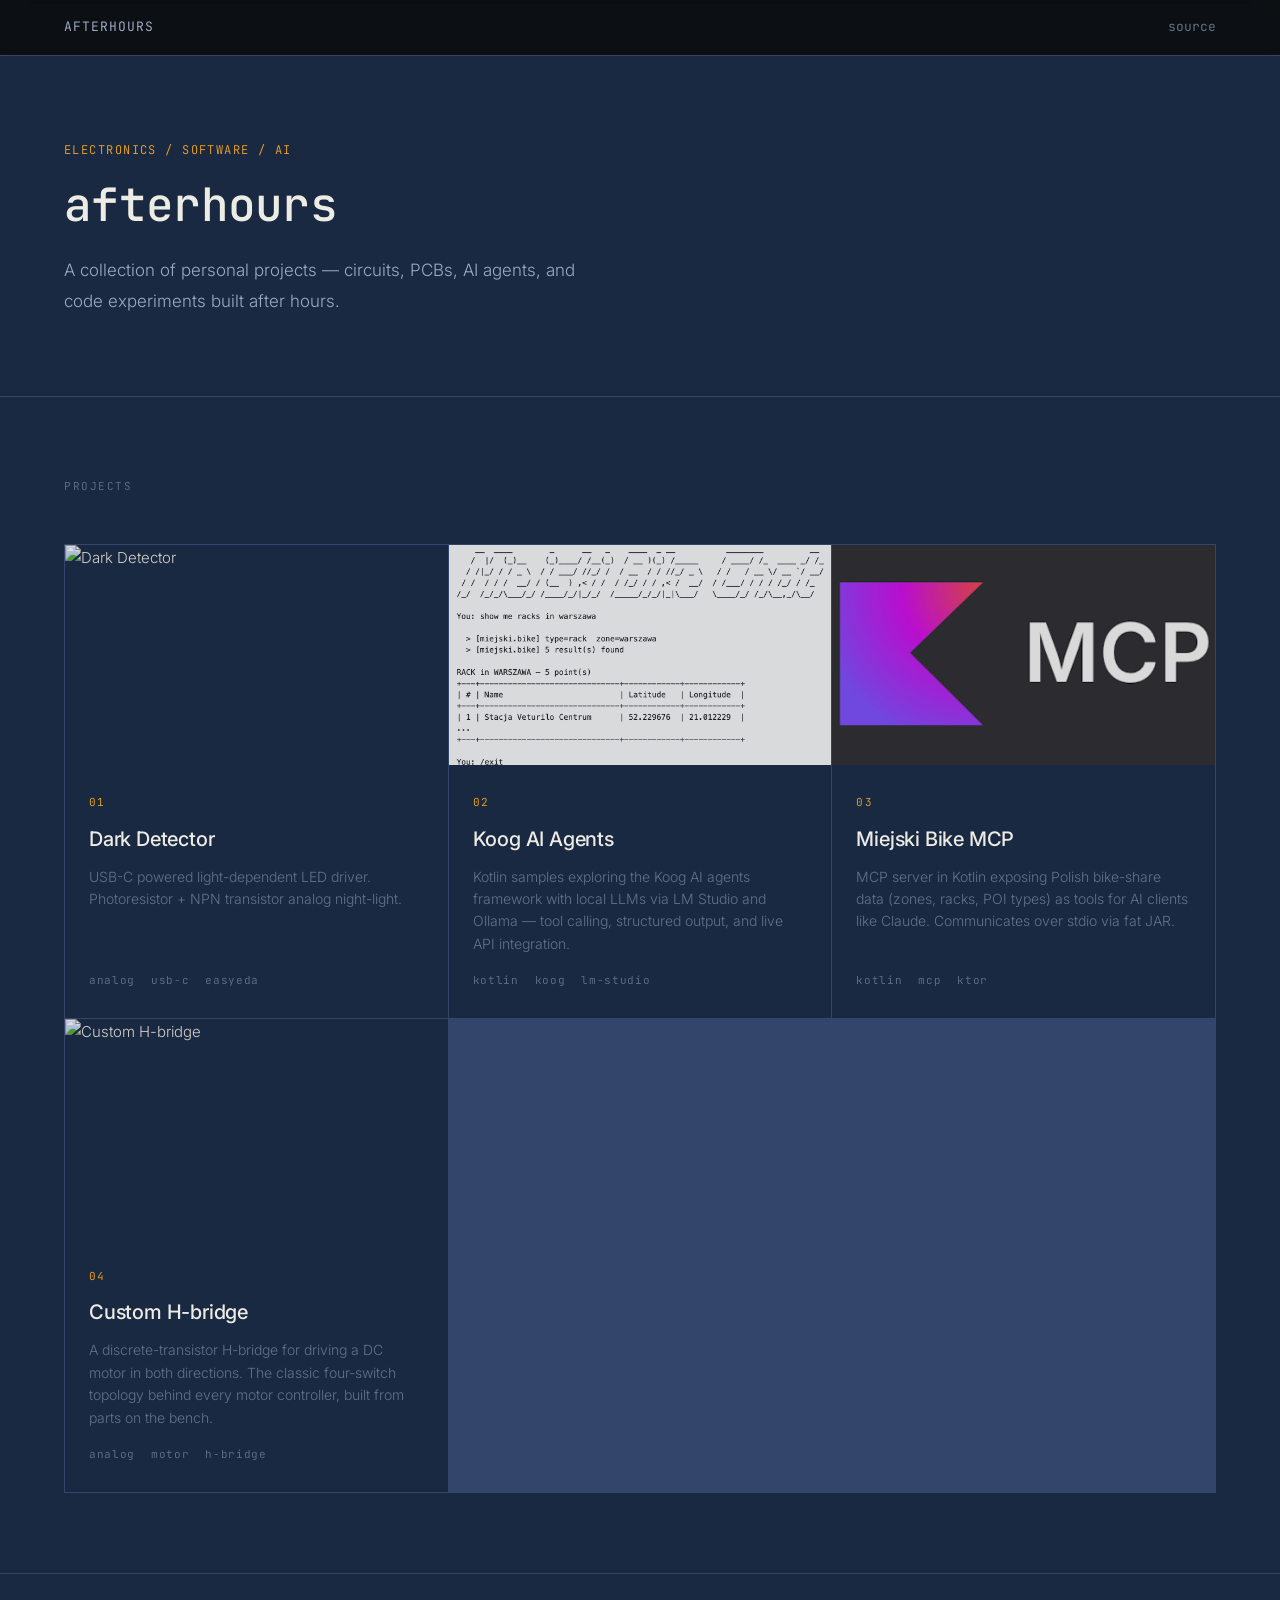
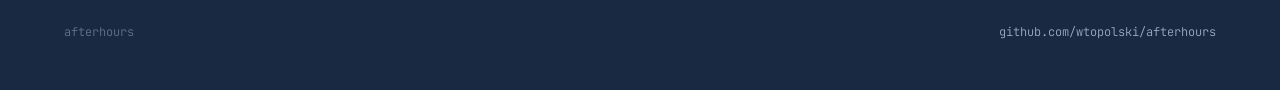
==== commit c2809f38: "Add Tests section to project 04 with YouTube embeds; use test-rig as landing thumb - Add .video-grid" ====
--- a/docs/index.html
+++ b/docs/index.html
@@ -80,7 +80,7 @@
       <!-- PROJECT 04 -->
       <div class="project-card">
         <a href="04_custom_h_bridge/">
-          <div class="thumb thumb-placeholder">04</div>
+          <img class="thumb" src="https://raw.githubusercontent.com/wtopolski/afterhours/main/04_custom_h_bridge/photos/test-rig.jpg" alt="Custom H-bridge">
           <div class="info">
             <div class="number">04</div>
             <h3>Custom H-bridge</h3>
--- a/docs/style.css
+++ b/docs/style.css
@@ -449,6 +449,31 @@
   gap: 16px;
 }
 
+/* ---- VIDEO EMBEDS ---- */
+
+.video-grid {
+  display: grid;
+  grid-template-columns: repeat(auto-fit, minmax(320px, 1fr));
+  gap: 24px;
+  margin-top: 40px;
+}
+
+.video-embed {
+  position: relative;
+  padding-top: 56.25%;
+  background: var(--bg-elevated);
+  border: 1px solid var(--border);
+}
+
+.video-embed iframe {
+  position: absolute;
+  top: 0;
+  left: 0;
+  width: 100%;
+  height: 100%;
+  border: 0;
+}
+
 /* ---- CODE BLOCK ---- */
 
 pre {
